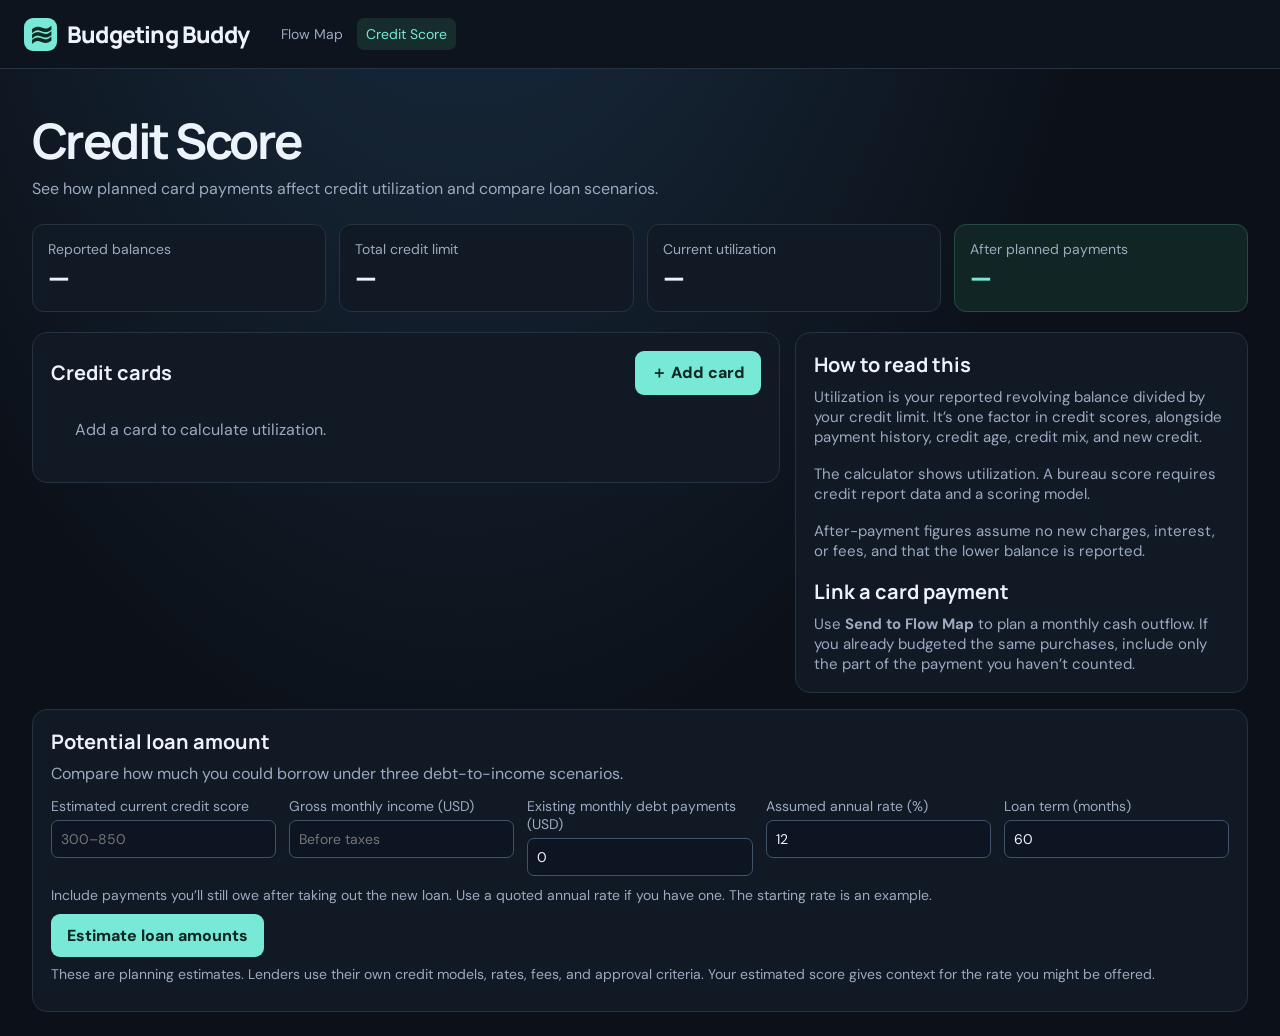
==== credit.html @ cd51103c "Publish Budgeting Buddy static site" ====
<!doctype html>
<html lang="en">
<head>
  <meta charset="utf-8"><meta name="viewport" content="width=device-width, initial-scale=1">
  <meta name="description" content="Compare credit utilization, plan card payments, and estimate borrowing scenarios with Budgeting Buddy.">
  <title>Credit Score — Budgeting Buddy</title><link rel="stylesheet" href="style.css">
</head>
<body>
<header class="top"><a class="brand" href="./"><span class="mark">≋</span> Budgeting Buddy</a><nav class="site-nav" aria-label="Workspace"><a href="./">Flow Map</a><a href="credit.html" aria-current="page">Credit Score</a></nav></header>
<main>
  <section class="intro"><div><h1>Credit Score</h1><p>See how planned card payments affect credit utilization and compare loan scenarios.</p></div></section>
  <section class="metrics credit-metrics" aria-label="Credit utilization summary">
    <article><div>Reported balances<strong id="credit-balance">—</strong></div></article>
    <article><div>Total credit limit<strong id="credit-limit">—</strong></div></article>
    <article><div>Current utilization<strong id="credit-use">—</strong></div></article>
    <article class="net"><div>After planned payments<strong id="credit-after">—</strong></div></article>
  </section>
  <div class="credit-layout">
    <section class="board credit-box" aria-labelledby="cards-heading">
      <header class="credit-heading"><h2 id="cards-heading">Credit cards</h2><button class="primary" id="add-card" type="button">＋ Add card</button></header>
      <div id="card-list"></div>
      <p id="credit-status" role="status"></p>
    </section>
    <aside class="board credit-box credit-guide">
      <h2>How to read this</h2>
      <p>Utilization is your reported revolving balance divided by your credit limit. It’s one factor in credit scores, alongside payment history, credit age, credit mix, and new credit.</p>
      <p>The calculator shows utilization. A bureau score requires credit report data and a scoring model.</p>
      <p>After-payment figures assume no new charges, interest, or fees, and that the lower balance is reported.</p>
      <h2>Link a card payment</h2>
      <p>Use <strong>Send to Flow Map</strong> to plan a monthly cash outflow. If you already budgeted the same purchases, include only the part of the payment you haven’t counted.</p>
    </aside>
  </div>
  <section class="board credit-box loan-box" aria-labelledby="loan-heading">
    <h2 id="loan-heading">Potential loan amount</h2>
    <p>Compare how much you could borrow under three debt-to-income scenarios.</p>
    <form id="loan-form">
      <div class="loan-fields">
        <label>Estimated current credit score<input name="score" type="number" min="300" max="850" step="1" required placeholder="300–850"></label>
        <label>Gross monthly income (USD)<input name="income" type="number" min="1" max="999999999" step=".01" required placeholder="Before taxes"></label>
        <label>Existing monthly debt payments (USD)<input name="debt" type="number" min="0" max="999999999" step=".01" value="0" required></label>
        <label>Assumed annual rate (%)<input name="apr" type="number" min="0" max="100" step=".01" value="12" required></label>
        <label>Loan term (months)<input name="term" type="number" min="1" max="480" step="1" value="60" required></label>
      </div>
      <p class="loan-note">Include payments you’ll still owe after taking out the new loan. Use a quoted annual rate if you have one. The starting rate is an example.</p>
      <button class="primary" type="submit">Estimate loan amounts</button>
    </form>
    <div id="loan-results" hidden>
      <h3 id="loan-score" tabindex="-1"></h3>
      <p id="loan-context"></p>
      <div class="loan-table-wrap"><table class="loan-table">
        <thead><tr><th scope="col">Total debt-to-income</th><th scope="col">New monthly payment</th><th scope="col">Estimated loan</th></tr></thead>
        <tbody id="loan-scenarios"></tbody>
      </table></div>
      <p class="loan-note" id="loan-assumptions"></p>
    </div>
    <p class="loan-note">These are planning estimates. Lenders use their own credit models, rates, fees, and approval criteria. Your estimated score gives context for the rate you might be offered.</p>
  </section>
</main>
<dialog id="card-editor">
  <form id="card-form">
    <div class="dialoghead"><h2 id="card-editor-title">Add card</h2><button id="close-card" type="button" aria-label="Close">×</button></div>
    <label>Card nickname<input name="label" required maxlength="40" placeholder="e.g. Everyday card"></label>
    <label>Reported balance (USD)<input name="balance" type="number" required min="0" max="999999999" step=".01"></label>
    <label>Credit limit (USD)<input name="creditLimit" type="number" required min=".01" max="999999999" step=".01"></label>
    <label>Planned monthly payment (USD)<input name="payment" type="number" required min="0" max="999999999" step=".01"></label>
    <label>Paying account<select name="account"></select></label>
    <p id="card-help"></p>
    <div class="actions"><button class="download" id="remove-card" type="button">Remove card</button><button class="primary" type="submit">Save card</button></div>
  </form>
</dialog>
<script src="plan.js"></script><script src="credit.js"></script><script src="loan.js"></script>
</body>
</html>
---- style.css ----
@import url('https://fonts.googleapis.com/css2?family=DM+Sans:wght@400;500;600;650;700&family=Manrope:wght@500;600;700;800&display=swap');
:root{color-scheme:dark;--bg:#0c1119;--panel:#111925;--line:#263142;--ink:#edf3fa;--muted:#9baac0;--cyan:#78e9d6;--green:#7ce2ad;--pink:#ff9ba6;--purple:#bbadff;--blue:#8bb9ff}
*{box-sizing:border-box}body{margin:0;background:radial-gradient(ellipse at 36% -40%,#1b3248 0,transparent 58%),var(--bg);color:var(--ink);font:16px 'DM Sans',system-ui,sans-serif}button,input,select{font:inherit}button{cursor:pointer;color:inherit}button:focus-visible,a:focus-visible,input:focus-visible,select:focus-visible{outline:2px solid var(--cyan);outline-offset:3px}button:hover{filter:brightness(1.17)}.top{height:69px;border-bottom:1px solid var(--line);display:flex;align-items:center;gap:23px;padding:0 max(24px,calc((100vw - 1280px)/2));background:#0d141e}.brand{color:var(--ink);text-decoration:none;font:800 23px Manrope,sans-serif;letter-spacing:-.8px;display:flex;gap:10px;align-items:center}.mark{display:grid;place-items:center;width:33px;height:33px;border-radius:9px;background:var(--cyan);color:#102923;font-size:29px;line-height:1}.workspace{color:var(--muted);font-size:14px;border-left:1px solid var(--line);padding-left:23px}.saved{margin-left:auto;color:var(--cyan);font-size:13px;white-space:nowrap}main{width:min(1280px,calc(100% - 64px));margin:38px auto 24px}.intro{display:flex;justify-content:space-between;align-items:end;gap:16px;margin-bottom:25px}.eyebrow{color:var(--cyan);font-size:13px;font-weight:800;letter-spacing:.15em}h1,h2{font-family:Manrope,system-ui,sans-serif;margin:0}h1{font-size:clamp(30px,5vw,49px);line-height:1.16;letter-spacing:-.052em;margin:6px 0 8px}p{color:var(--muted);margin:0}.primary{background:var(--cyan);color:#102621;border:0;border-radius:9px;padding:11px 16px;font-weight:800;white-space:nowrap}.metrics{display:grid;grid-template-columns:repeat(4,1fr);gap:13px;margin-bottom:20px}.metrics article{display:flex;align-items:center;gap:13px;padding:15px;background:var(--panel);border:1px solid var(--line);border-radius:12px;color:var(--muted);font-size:14px}.metrics .net{background:#112624;border-color:#264b45}.metrics strong{display:block;font:800 clamp(18px,2.6vw,28px) Manrope,sans-serif;color:var(--ink);letter-spacing:-.045em}.net strong{color:var(--cyan)}.badge{width:36px;height:36px;flex:none;display:grid;place-items:center;border-radius:9px;color:var(--tone);background:color-mix(in srgb,var(--tone) 13%,transparent);font-size:18px}.income{--tone:var(--green)}.expense{--tone:var(--pink)}.investment{--tone:var(--purple)}.account{--tone:var(--blue)}.board{border:1px solid var(--line);border-radius:15px;overflow:hidden;background:var(--panel)}.boardhead,footer{display:flex;justify-content:space-between;align-items:center;padding:13px 17px;gap:12px}.boardhead h2{font-size:19px}.boardhead p{font-size:13px;margin-top:2px}.switch,.zoom{display:flex;align-items:center;background:#0e1520;border:1px solid var(--line);border-radius:8px;padding:3px}.switch button,.zoom button,.dialoghead button{background:transparent;border:0;padding:5px 9px;border-radius:5px;font-size:14px;color:var(--muted);white-space:nowrap}.switch [aria-pressed=true]{background:#253344;color:var(--ink)}#viewport{height:clamp(420px,55vh,660px);background-color:#0d1520;background-image:radial-gradient(#2a3c51 1px,transparent 1px);background-size:20px 20px;overflow:auto;border-block:1px solid var(--line);position:relative}#surface{position:relative;transform-origin:top left}canvas,#nodes{position:absolute;left:0;top:0}.node{position:absolute;width:214px;height:78px;text-align:left;border:1px solid #33465b;border-left:3px solid var(--tone);border-radius:10px;background:#142131;box-shadow:0 6px 20px #060a1255;color:var(--ink);padding:10px 12px;display:flex;gap:10px;align-items:center;touch-action:none;user-select:none;cursor:grab}.node.account{background:#182c44;border-color:#49709c;border-left-color:var(--tone)}.node:active{cursor:grabbing}.node strong,.node small{display:block;overflow:hidden;text-overflow:ellipsis;white-space:nowrap}.node strong{font-size:15px}.node small{font-size:12px;color:var(--tone);margin-top:3px}.node .info{min-width:0}.ports{position:absolute;inset:0;pointer-events:none}.ports i{position:absolute;top:calc(50% - 4px);width:8px;height:8px;border:1px solid var(--tone);background:#152031;border-radius:50%}.ports i:first-child{left:-6px}.ports i:last-child{right:-5px}.legend{display:flex;flex-wrap:wrap;gap:8px 18px;color:var(--muted);font-size:13px}.legend span::before{content:'';display:inline-block;width:7px;height:7px;border-radius:50%;background:var(--tone);margin-right:7px}.footnote{display:flex;justify-content:space-between;margin-top:12px;color:var(--muted);font-size:13px}#listView{min-height:300px;padding:0 17px;border-block:1px solid var(--line)}.row{width:100%;display:grid;grid-template-columns:1.4fr 1fr 1fr;gap:10px;color:var(--ink);text-align:left;border:0;border-bottom:1px solid var(--line);background:transparent;padding:13px 0}.row span:nth-child(2){color:var(--muted)}.row span:last-child{text-align:right}dialog{background:#152030;color:var(--ink);border:1px solid #40536b;border-radius:15px;width:min(430px,calc(100% - 30px));padding:23px}dialog::backdrop{background:#060a12ba}.dialoghead,.actions{display:flex;justify-content:space-between;align-items:center;gap:10px}.dialoghead button{font-size:23px}label{display:block;margin:13px 0 0;color:var(--muted);font-size:14px}input,select{display:block;width:100%;margin-top:5px;background:#0c1521;color:var(--ink);border:1px solid #40536b;border-radius:7px;padding:9px}#help{font-size:13px;margin-top:12px}.actions{margin-top:18px}.actions .primary{margin-left:auto}#remove{color:var(--pink);background:transparent;border:1px solid #694450;border-radius:8px;padding:8px}.empty{padding:24px;color:var(--muted)}[hidden]{display:none!important}
@media(max-width:760px){main{width:calc(100% - 30px);margin-top:25px}.metrics{grid-template-columns:repeat(2,1fr);gap:8px}.metrics article{padding:10px;gap:8px}.metrics .badge{width:29px;height:29px}.workspace{display:none}.intro{align-items:start}.intro .primary{margin-top:21px;padding:9px}.top{padding-inline:15px}.legend{gap:6px 10px}footer,.boardhead{padding-inline:10px}}
.board-actions{display:flex;align-items:center;justify-content:flex-end;gap:8px;flex-wrap:wrap}.download{background:#172736;border:1px solid #375166;border-radius:8px;color:var(--cyan);font-size:14px;font-weight:700;padding:7px 10px;white-space:nowrap}
@media(max-width:440px){.boardhead{align-items:flex-start}.board-actions{flex-direction:column;align-items:flex-end}}
.report-status{font-size:14px;margin-top:9px}.report-status:empty{display:none}.download:disabled{cursor:wait;opacity:.7}
.intro-actions{display:flex;flex-wrap:wrap;justify-content:flex-end;gap:8px}
.flowy-trigger{display:inline-flex;align-items:center;gap:8px}
.planner-layout:has(.flowy-panel:not([hidden])){display:grid;grid-template-columns:minmax(0,1fr) minmax(280px,340px);gap:14px;align-items:start}
.flowy-panel{border:1px solid #32554e;background:var(--panel);border-radius:15px;overflow:hidden}
.flowy-head{display:flex;align-items:center;gap:12px;padding:12px 15px;background:#122722;border-bottom:1px solid #32554e}
.flowy-head h2{font-size:19px}
.flowy-head button{margin-left:auto;background:transparent;border:0;color:var(--muted);font-size:24px}
.flowy-avatar{display:grid;place-items:center;width:40px;height:40px;background:#1b4137;border-radius:12px}
.flowy-icon{position:relative;display:inline-block;width:13px;height:23px;border:2px solid var(--cyan);border-radius:8px;transform:rotate(24deg);flex:none}
.flowy-icon::before{content:'';position:absolute;inset:2px 2px 3px;border:1px solid var(--cyan);border-top-color:transparent;border-radius:5px}
.flowy-icon i{position:absolute;top:5px;left:2px;width:2px;height:2px;background:#fff;border-radius:50%;box-shadow:4px 0 #fff}
.flowy-avatar .flowy-icon{transform:rotate(24deg) scale(1.25)}
.flowy-body{padding:15px}
.flowy-prompts{display:grid;gap:7px;margin:13px 0}
.flowy-prompts button{background:#172736;border:1px solid #375166;border-radius:8px;text-align:left;padding:8px 10px;font-size:14px}
.flowy-input{display:flex;align-items:stretch;gap:6px;margin-top:5px}
.flowy-input input{margin:0;min-width:0}
.flowy-answer{border-left:2px solid var(--cyan);background:#132822;border-radius:6px;padding:10px 12px;margin-top:14px;white-space:pre-wrap;overflow-wrap:anywhere;font-size:15px;line-height:1.5}
.flowy-note{font-size:13px;margin-top:5px}
@media(max-width:900px){.planner-layout:has(.flowy-panel:not([hidden])){grid-template-columns:minmax(0,1fr)}.flowy-panel{grid-row:1}}
@media(max-width:760px){.intro-actions .primary{margin-top:0}}
.site-nav{display:flex;gap:5px;align-items:center}
.site-nav a{color:var(--muted);font-size:14px;text-decoration:none;padding:7px 9px;border-radius:7px;white-space:nowrap}
.site-nav a[aria-current=page]{color:var(--cyan);background:#172c2d}
.credit-layout{display:grid;grid-template-columns:minmax(0,1.65fr) minmax(260px,1fr);gap:15px;align-items:start}
.credit-box{padding:18px}.credit-heading,.credit-card-head,.credit-card-actions{display:flex;justify-content:space-between;align-items:center;gap:10px}
.credit-box h2{font-size:20px}.credit-guide p{margin:9px 0 17px;font-size:15px}.credit-guide p:last-child{margin-bottom:0}
.credit-card{border-top:1px solid var(--line);margin-top:15px;padding-top:13px}.credit-card h3{margin:0;overflow-wrap:anywhere}.credit-card-head span{white-space:nowrap;color:var(--cyan)}
.credit-card p{font-size:14px;margin:6px 0;overflow-wrap:anywhere}.credit-card-actions{justify-content:flex-start;flex-wrap:wrap;margin-top:9px}.credit-card-actions button{white-space:normal}
#credit-status{font-size:14px;color:var(--cyan);margin-top:10px}#credit-status:empty{display:none}#card-help{font-size:13px;margin-top:10px}
@media(max-width:760px){.credit-layout{grid-template-columns:minmax(0,1fr)}.top:has(.site-nav){flex-wrap:wrap;height:auto;min-height:69px;gap:7px 12px;padding-block:10px}.top:has(.site-nav) .saved{margin-left:0}.site-nav a{padding-inline:6px}}
.loan-box{margin-top:16px}.loan-box>p{margin-top:8px}.loan-fields{display:grid;grid-template-columns:repeat(auto-fit,minmax(min(100%,195px),1fr));gap:0 13px}.loan-note{font-size:14px;margin:10px 0}.loan-box h3{margin:0 0 5px}#loan-results{border-top:1px solid var(--line);margin-top:18px;padding-top:16px}.loan-table-wrap{overflow-x:auto;margin-top:12px}.loan-table{width:100%;border-collapse:collapse;font-size:14px}.loan-table th,.loan-table td{padding:9px;text-align:right;border-bottom:1px solid var(--line)}.loan-table th:first-child,.loan-table td:first-child{text-align:left}.loan-table th{color:var(--muted);background:#101c2a}.loan-table td:last-child{color:var(--cyan);font-weight:700}
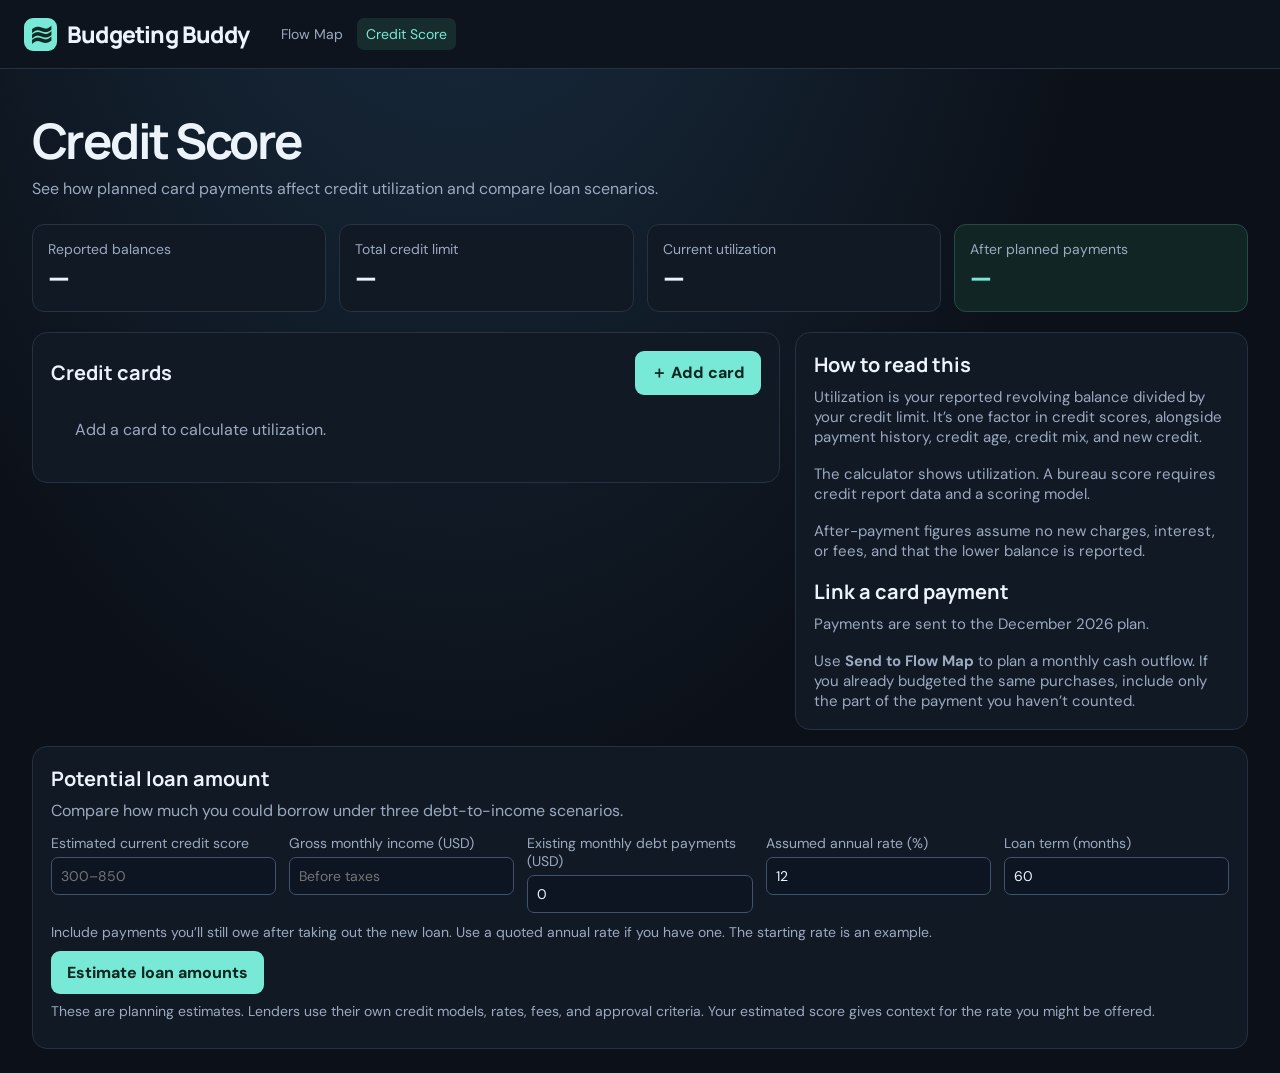
==== commit 9e1fda8f: "Add month-by-month budgets and year-to-date account rollups" ====
--- a/credit.html
+++ b/credit.html
@@ -6,7 +6,7 @@
   <title>Credit Score — Budgeting Buddy</title><link rel="stylesheet" href="style.css">
 </head>
 <body>
-<header class="top"><a class="brand" href="./"><span class="mark">≋</span> Budgeting Buddy</a><nav class="site-nav" aria-label="Workspace"><a href="./">Flow Map</a><a href="credit.html" aria-current="page">Credit Score</a></nav></header>
+<header class="top"><a class="brand" href="./"><span class="mark">≋</span> Budgeting Buddy</a><nav class="site-nav" aria-label="Workspace"><a id="flow-map-link" href="./">Flow Map</a><a href="credit.html" aria-current="page">Credit Score</a></nav></header>
 <main>
   <section class="intro"><div><h1>Credit Score</h1><p>See how planned card payments affect credit utilization and compare loan scenarios.</p></div></section>
   <section class="metrics credit-metrics" aria-label="Credit utilization summary">
@@ -26,7 +26,7 @@
       <p>Utilization is your reported revolving balance divided by your credit limit. It’s one factor in credit scores, alongside payment history, credit age, credit mix, and new credit.</p>
       <p>The calculator shows utilization. A bureau score requires credit report data and a scoring model.</p>
       <p>After-payment figures assume no new charges, interest, or fees, and that the lower balance is reported.</p>
-      <h2>Link a card payment</h2>
+      <h2>Link a card payment</h2><p id="credit-plan-month"></p>
       <p>Use <strong>Send to Flow Map</strong> to plan a monthly cash outflow. If you already budgeted the same purchases, include only the part of the payment you haven’t counted.</p>
     </aside>
   </div>
--- a/style.css
+++ b/style.css
@@ -37,3 +37,7 @@
 #credit-status{font-size:14px;color:var(--cyan);margin-top:10px}#credit-status:empty{display:none}#card-help{font-size:13px;margin-top:10px}
 @media(max-width:760px){.credit-layout{grid-template-columns:minmax(0,1fr)}.top:has(.site-nav){flex-wrap:wrap;height:auto;min-height:69px;gap:7px 12px;padding-block:10px}.top:has(.site-nav) .saved{margin-left:0}.site-nav a{padding-inline:6px}}
 .loan-box{margin-top:16px}.loan-box>p{margin-top:8px}.loan-fields{display:grid;grid-template-columns:repeat(auto-fit,minmax(min(100%,195px),1fr));gap:0 13px}.loan-note{font-size:14px;margin:10px 0}.loan-box h3{margin:0 0 5px}#loan-results{border-top:1px solid var(--line);margin-top:18px;padding-top:16px}.loan-table-wrap{overflow-x:auto;margin-top:12px}.loan-table{width:100%;border-collapse:collapse;font-size:14px}.loan-table th,.loan-table td{padding:9px;text-align:right;border-bottom:1px solid var(--line)}.loan-table th:first-child,.loan-table td:first-child{text-align:left}.loan-table th{color:var(--muted);background:#101c2a}.loan-table td:last-child{color:var(--cyan);font-weight:700}
+.node-shell{position:absolute;width:214px;height:78px}.node-shell .node{position:relative;inset:0}.node-shell:focus-within,.node-shell:hover{z-index:2}.node-outlet,.node-inlet{position:absolute;top:50%;width:16px;height:16px;border:2px solid var(--tone);border-radius:50%;background:#111e2c;transform:translateY(-50%);z-index:1}.node-outlet{right:-8px;padding:0;touch-action:none;cursor:crosshair}.node-inlet{left:-6px;width:12px;height:12px;pointer-events:none}.node-shell.connection-target .node{box-shadow:inset 8px 0 #78e9d640,0 0 0 1px #78e9d680}.node-shell.connection-hover .node{box-shadow:inset 10px 0 var(--cyan),0 0 0 2px var(--cyan)}#connection-status{padding:0 17px 10px}#connection-help,#allocation-status{font-size:14px;margin-top:10px}#allocation-fields{max-height:45vh;overflow:auto;padding:0 4px 4px}#allocation-status{color:var(--cyan)}
+.node-inlet{pointer-events:auto}#node-connections{margin-top:10px}
+.map-title,.month-picker{display:flex;align-items:center;gap:8px}.map-title{flex-wrap:wrap;column-gap:13px}.month-picker{gap:4px;border:1px solid var(--line);border-radius:8px;background:#0e1520;padding:2px}.month-picker button{border:0;background:transparent;color:var(--cyan);border-radius:5px;width:28px;height:28px;font-size:22px;line-height:1}.month-picker button:disabled{opacity:.4;cursor:default}.month-picker time{font-size:14px;min-width:112px;text-align:center;white-space:nowrap}.account-rollup{margin-top:15px}.account-rollup p{font-size:14px;margin-top:5px}
+@media(max-width:560px){.boardhead:has(.map-title){flex-wrap:wrap}.boardhead:has(.map-title) .board-actions{flex-direction:row;justify-content:flex-start}}
